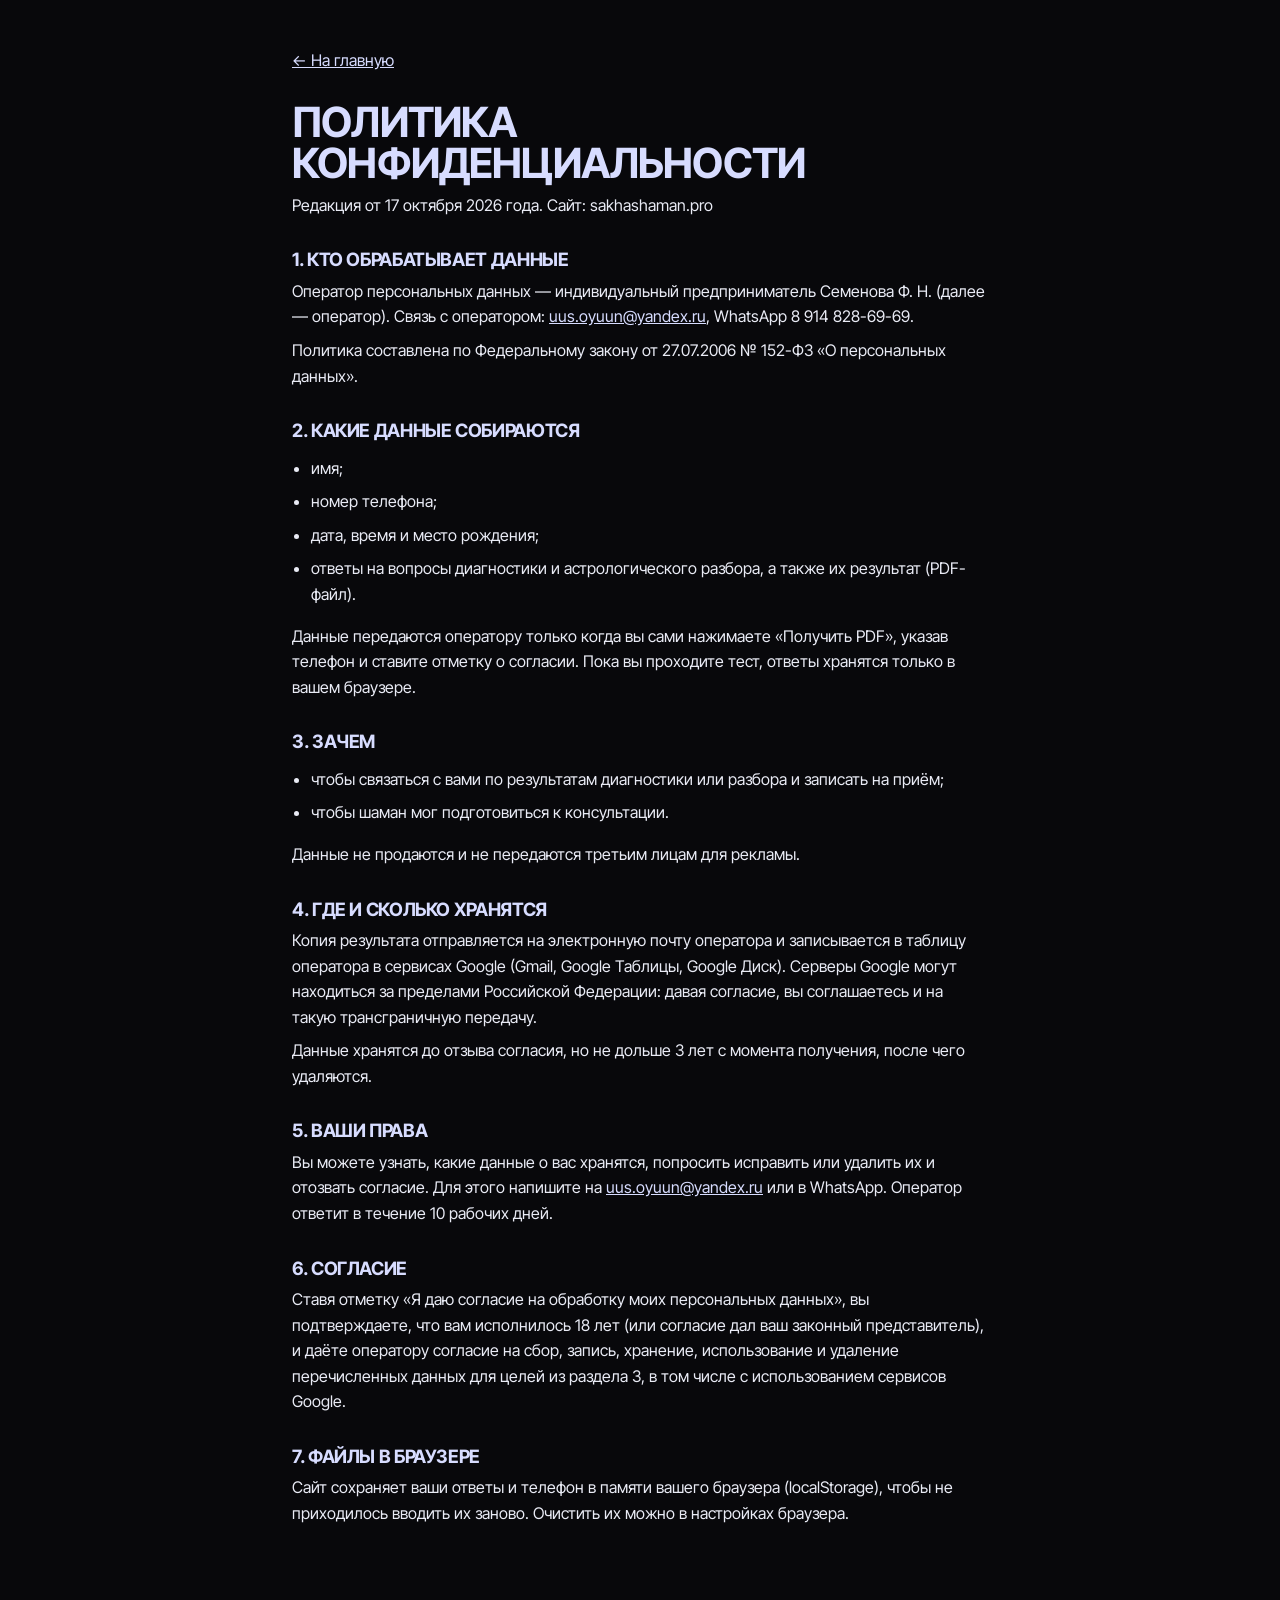
==== privacy.html @ d016dfbf "Phone and consent before PDF, copy to owner via Google Apps Script, privacy policy Co-Authored-By: C" ====
<!doctype html>
<html lang="ru">
<head>
  <meta charset="utf-8">
  <meta name="viewport" content="width=device-width, initial-scale=1">
  <title>Политика конфиденциальности | sakhashaman</title>
  <meta name="robots" content="noindex">
  <link rel="icon" href="favicon.svg" type="image/svg+xml">
  <link href="https://fonts.googleapis.com/css2?family=Inter+Tight:wght@400;700&display=swap" rel="stylesheet">
  <link rel="stylesheet" href="style.css">
  <style>
    .legal { max-width: 760px; padding-top: 48px; padding-bottom: 72px; }
    .legal h1 { font-size: clamp(1.8rem, 5vw, 2.6rem); margin-bottom: 8px; }
    .legal h2 { font-size: 1.15rem; margin: 32px 0 10px; }
    .legal p, .legal li { line-height: 1.6; margin-bottom: 8px; }
    .legal ul { padding-left: 1.2em; }
    .legal .back { display: inline-block; margin-bottom: 28px; }
  </style>
</head>
<body>
  <main class="container legal">
    <a class="back" href="index.html">← На главную</a>
    <h1>Политика конфиденциальности</h1>
    <p>Редакция от 17 октября 2026 года. Сайт: sakhashaman.pro</p>

    <h2>1. Кто обрабатывает данные</h2>
    <p>Оператор персональных данных — индивидуальный предприниматель Семенова Ф. Н. (далее — оператор). Связь с оператором: <a href="mailto:uus.oyuun@yandex.ru">uus.oyuun@yandex.ru</a>, WhatsApp 8 914 828-69-69.</p>
    <p>Политика составлена по Федеральному закону от 27.07.2006 № 152-ФЗ «О персональных данных».</p>

    <h2>2. Какие данные собираются</h2>
    <ul>
      <li>имя;</li>
      <li>номер телефона;</li>
      <li>дата, время и место рождения;</li>
      <li>ответы на вопросы диагностики и астрологического разбора, а также их результат (PDF-файл).</li>
    </ul>
    <p>Данные передаются оператору только когда вы сами нажимаете «Получить PDF», указав телефон и ставите отметку о согласии. Пока вы проходите тест, ответы хранятся только в вашем браузере.</p>

    <h2>3. Зачем</h2>
    <ul>
      <li>чтобы связаться с вами по результатам диагностики или разбора и записать на приём;</li>
      <li>чтобы шаман мог подготовиться к консультации.</li>
    </ul>
    <p>Данные не продаются и не передаются третьим лицам для рекламы.</p>

    <h2>4. Где и сколько хранятся</h2>
    <p>Копия результата отправляется на электронную почту оператора и записывается в таблицу оператора в сервисах Google (Gmail, Google Таблицы, Google Диск). Серверы Google могут находиться за пределами Российской Федерации: давая согласие, вы соглашаетесь и на такую трансграничную передачу.</p>
    <p>Данные хранятся до отзыва согласия, но не дольше 3 лет с момента получения, после чего удаляются.</p>

    <h2>5. Ваши права</h2>
    <p>Вы можете узнать, какие данные о вас хранятся, попросить исправить или удалить их и отозвать согласие. Для этого напишите на <a href="mailto:uus.oyuun@yandex.ru">uus.oyuun@yandex.ru</a> или в WhatsApp. Оператор ответит в течение 10 рабочих дней.</p>

    <h2>6. Согласие</h2>
    <p>Ставя отметку «Я даю согласие на обработку моих персональных данных», вы подтверждаете, что вам исполнилось 18 лет (или согласие дал ваш законный представитель), и даёте оператору согласие на сбор, запись, хранение, использование и удаление перечисленных данных для целей из раздела 3, в том числе с использованием сервисов Google.</p>

    <h2>7. Файлы в браузере</h2>
    <p>Сайт сохраняет ваши ответы и телефон в памяти вашего браузера (localStorage), чтобы не приходилось вводить их заново. Очистить их можно в настройках браузера.</p>
  </main>
</body>
</html>
---- style.css ----
/* Чёрный лист, холодные чёрно-синие фото, крупный гротеск заглавными,
   узкий шрифт с фотографией внутри букв, тонкие диагонали и бледно-зелёные отметки */
:root {
  color-scheme: dark;
  --ink: #08080b;
  --panel: #111117;
  --frost: #d7dcff;
  --text: #e9ebf5;
  --dim: #8d91a7;
  --moss: #a8f08c;
  --line: rgba(215, 220, 255, .28);
  --grotesk: 'Inter Tight', 'Helvetica Neue', Arial, sans-serif;
  --narrow: 'Oswald', 'Arial Narrow', Impact, sans-serif;
}

* { box-sizing: border-box; }
html { scroll-behavior: smooth; }
body {
  margin: 0;
  background: var(--ink);
  color: var(--text);
  font-family: var(--grotesk);
  font-size: 16px;
  line-height: 1.6;
  -webkit-font-smoothing: antialiased;
}
img, svg { max-width: 100%; }
a { color: var(--frost); }
h1, h2, h3 { font-family: var(--grotesk); font-weight: 700; line-height: 1; margin: 0 0 .5em; text-transform: uppercase; letter-spacing: -.02em; text-wrap: balance; }
h1 { font-size: clamp(2.6rem, 7vw, 5.6rem); color: var(--frost); }
h2 { font-size: clamp(1.8rem, 4vw, 3rem); color: var(--frost); }
h3 { font-size: 1.15rem; letter-spacing: 0; }
p { margin: 0 0 1em; }
a:focus-visible, button:focus-visible { outline: 2px solid var(--moss); outline-offset: 3px; }

.container { width: 100%; max-width: 1280px; margin: 0 auto; padding: 0 32px; }

/* Шапка */
.site-header {
  position: sticky; top: 0; z-index: 20;
  background: rgba(8, 8, 11, .9);
  backdrop-filter: blur(8px);
}
.header-inner { display: flex; align-items: center; justify-content: space-between; height: 64px; gap: 24px; }
.logo { color: var(--frost); text-decoration: none; font-weight: 800; text-transform: uppercase; letter-spacing: .04em; font-size: .9rem; white-space: nowrap; }
.nav { display: flex; gap: 26px; counter-reset: nav; }
.nav a {
  color: var(--dim); text-decoration: none; font-size: .7rem; font-weight: 700;
  text-transform: uppercase; letter-spacing: .08em; padding: 6px 0; white-space: nowrap;
  transition: color .2s;
}
.nav a:hover, .nav a[aria-current="page"] { color: var(--frost); }
.nav a[aria-current="page"]::before { content: '/ '; color: var(--moss); }
.menu-toggle { display: none; background: none; border: 0; padding: 10px; cursor: pointer; }
.menu-toggle span { display: block; width: 24px; height: 2px; margin: 5px 0; background: var(--frost); }

/* Кнопки */
.btn {
  display: inline-block; font-family: var(--grotesk); text-decoration: none; text-transform: uppercase;
  font-weight: 700; font-size: .78rem; letter-spacing: .1em; line-height: 1;
  padding: 16px 26px; border: 1px solid var(--frost); border-radius: 0; cursor: pointer;
  transition: background .2s, color .2s, border-color .2s;
}
.btn-primary { background: var(--frost); color: var(--ink); }
.btn-primary:hover { background: var(--moss); border-color: var(--moss); }
.btn-ghost { background: transparent; color: var(--frost); }
.btn-ghost:hover { border-color: var(--moss); color: var(--moss); }
.btn-lime { background: var(--moss); border-color: var(--moss); color: var(--ink); }
.btn-lime:hover { background: var(--frost); border-color: var(--frost); }
.btn-small { padding: 12px 18px; font-size: .7rem; background: transparent; color: var(--frost); }
.btn-small:hover { background: var(--frost); color: var(--ink); }

/* Первый экран: слово ОЙУУН с фотографией бубна внутри букв, подпись поверх */
.hero {
  position: relative; display: grid; grid-template-columns: minmax(0, 1fr) minmax(0, 1.05fr);
  gap: 32px; padding-top: 48px; padding-bottom: 72px; align-items: start;
}
.hero-title { font-size: clamp(2.3rem, 4.6vw, 4.7rem); line-height: .88; letter-spacing: -.035em; margin-bottom: .35em; }
.hero-name { font-size: .78rem; font-weight: 700; text-transform: uppercase; letter-spacing: .22em; color: var(--moss); margin-bottom: 32px; }
.hero-actions { display: flex; gap: 12px; flex-wrap: wrap; margin-bottom: 48px; }
.hero-note { max-width: 320px; margin-left: auto; text-align: right; font-size: .82rem; font-style: italic; color: var(--dim); }
.hero-word { position: relative; text-align: right; }
.photo-word {
  display: block; font-family: var(--narrow); font-weight: 700; text-transform: uppercase;
  font-size: clamp(5rem, 15.5vw, 15rem); line-height: .82; letter-spacing: -.01em;
  color: var(--frost);
  background: url("img/drum.jpg") center 62% / cover;
  -webkit-background-clip: text; background-clip: text; -webkit-text-fill-color: transparent;
  /* верхний отступ, чтобы дужка над Й не обрезалась */
  padding-top: .26em; padding-bottom: .5em;
  transform: scaleY(1.45); transform-origin: top right;
}
.hero-signature {
  position: absolute; right: -2%; bottom: -6%; width: 78%;
  filter: drop-shadow(0 2px 6px rgba(0, 0, 0, .9));
}
/* Биография — коллаж */
.bio {
  position: relative; display: grid; grid-template-columns: repeat(12, minmax(0, 1fr));
  grid-auto-rows: minmax(40px, auto); padding-top: 72px; padding-bottom: 96px; margin-bottom: 40px;
}
.mark { font-size: 2rem; color: var(--moss); margin: 0; line-height: 1; }
.bio-mark-top { grid-column: 1 / 4; grid-row: 1; }
.bio-mark-bottom { grid-column: 10 / 13; grid-row: 7; text-align: right; align-self: end; }
.bio-line { position: absolute; left: 5%; top: 130px; width: 88%; height: calc(100% - 230px); overflow: visible; pointer-events: none; z-index: 3; }
.bio-line line { stroke: var(--frost); stroke-width: 1; vector-effect: non-scaling-stroke; opacity: .7; }
.bio-quote { grid-column: 1 / 5; grid-row: 2; align-self: center; text-align: right; padding: 24px 24px 24px 0; font-size: .85rem; color: var(--dim); font-style: italic; }
.bio-photo { margin: 0; overflow: hidden; background: var(--panel); }
.bio-photo img { display: block; width: 100%; height: 100%; object-fit: cover; }
.bio-photo-a { grid-column: 5 / 9; grid-row: 2 / 6; z-index: 1; min-height: 560px; }
.bio-photo-a img { object-position: center 42%; }
.bio-photo-b { grid-column: 8 / 12; grid-row: 4 / 7; z-index: 2; margin-top: 60px; }
.bio-photo-b img { object-position: center 25%; }
.bio-bar {
  background: var(--ink); z-index: 4; margin: 0; padding: 18px 22px; font-size: clamp(1.3rem, 2.6vw, 2.2rem);
  line-height: .98; align-self: center;
}
.bio-bar em { font-style: normal; color: var(--moss); }
.bio-bar-a { grid-column: 8 / 13; grid-row: 2; text-align: left; }
.bio-bar-b { grid-column: 2 / 9; grid-row: 6; text-align: right; }
.bio-text {
  grid-column: 1 / 5; grid-row: 3 / 6; align-self: start; padding: 32px 28px 0 0; z-index: 4;
  font-size: .95rem; color: var(--text);
}

/* Карта — коллаж из двух старых карт */
.map {
  position: relative; display: grid; grid-template-columns: repeat(12, minmax(0, 1fr));
  grid-auto-rows: minmax(40px, auto); padding-top: 40px; padding-bottom: 96px;
}
.map-title {
  grid-column: 1 / 8; grid-row: 2; z-index: 3; align-self: end; margin: 0 0 -.12em;
  font-family: var(--narrow); font-size: clamp(4rem, 12vw, 11rem); line-height: .8;
}
.map-old { margin: 0; overflow: hidden; position: relative; }
.map-pan { width: 100%; height: 100%; }
.map-old img { display: block; width: 100%; height: 100%; object-fit: cover; }
.map-old-a { grid-column: 1 / 9; grid-row: 3 / 6; }
.map-old-b { grid-column: 6 / 13; grid-row: 4 / 7; margin-top: 80px; z-index: 2; outline: 12px solid var(--ink); }
.map-pin {
  position: absolute; left: 66.2%; top: 56.6%; width: 64px; height: 64px; margin: -32px 0 0 -32px;
  border: 1.5px solid var(--moss); border-radius: 50%;
  box-shadow: 0 0 40px 10px rgba(168, 240, 140, .35), inset 0 0 24px rgba(168, 240, 140, .4);
}
.map-pin::after { content: ''; position: absolute; inset: -1px; border: 1.5px solid var(--moss); border-radius: 50%; animation: map-pulse 2.6s ease-out infinite; }
/* Анимация карты: карты проявляются, затем медленно приближается Якутск */
.js .map-title { opacity: 0; transform: translateY(40px); transition: opacity .9s, transform .9s cubic-bezier(.2, .8, .2, 1); }
.js .map-old { clip-path: inset(0 100% 0 0); transition: clip-path 1.5s cubic-bezier(.7, 0, .2, 1); }
.js .map-old-b { clip-path: inset(0 0 0 100%); transition-delay: .5s; }
.js .map-pin { opacity: 0; transform: scale(.2); transition: opacity .6s 1.8s, transform .8s 1.8s cubic-bezier(.2, 1.4, .4, 1); }
.js .map-text { opacity: 0; transition: opacity 1s 1.2s; }
.js .map.is-in .map-title { opacity: 1; transform: none; }
.js .map.is-in .map-old { clip-path: inset(0 0 0 0); }
.js .map.is-in .map-pin, .js .map.is-in .map-text { opacity: 1; transform: none; }
.map.is-in .map-old-a .map-pan { animation: map-drift 22s ease-in-out 1.5s infinite alternate; }
.map.is-in .map-old-b .map-pan { transform-origin: 66.2% 56.6%; animation: map-zoom 14s ease-in-out 2s infinite alternate; }
@keyframes map-drift { to { transform: scale(1.08) translate(-2%, 1%); } }
@keyframes map-zoom { to { transform: scale(1.35); } }
@keyframes map-pulse { 0% { transform: scale(1); opacity: .9; } 100% { transform: scale(2.6); opacity: 0; } }
.map-text { grid-column: 1 / 6; grid-row: 6 / 8; padding: 40px 32px 0 0; }
.map-lead { color: var(--moss); text-transform: uppercase; letter-spacing: .14em; font-size: .78rem; font-weight: 700; }
.map-text p:not(.map-lead) { color: var(--dim); max-width: 360px; }
.map-text .btn { margin-top: 12px; }

/* Направления */
.section-title { font-size: .78rem; letter-spacing: .22em; color: var(--moss); margin-bottom: 24px; }
.service-list { list-style: none; margin: 0 0 96px; padding: 0; border-top: 1px solid var(--line); }
.service-list li { border-bottom: 1px solid var(--line); }
.service-list a {
  display: grid; grid-template-columns: 56px minmax(0, 1fr) minmax(0, 320px); align-items: baseline; gap: 16px;
  padding: 22px 0; text-decoration: none; color: var(--frost); transition: color .2s, padding .3s;
}
.service-list sup { font-size: .75rem; color: var(--dim); }
.service-name { font-size: clamp(1.6rem, 4.4vw, 3.6rem); font-weight: 300; line-height: 1; letter-spacing: -.03em; }
.service-desc { font-size: .85rem; color: var(--dim); text-align: right; }
.service-list a:hover { color: var(--moss); padding-left: 12px; }
.service-list a:hover sup { color: var(--moss); }

/* Тест — приглашение */
.quiz-teaser {
  display: grid; grid-template-columns: minmax(0, 1.2fr) minmax(0, 1fr); gap: 24px 48px; align-items: end;
  border-top: 1px solid var(--frost); padding: 40px 0 0; margin-bottom: 96px;
}
.quiz-teaser h2 { font-size: clamp(2.2rem, 5.6vw, 4.6rem); line-height: 1.02; margin: 0; }
.quiz-teaser p { color: var(--dim); max-width: 380px; }

/* Внутренние страницы */
.page { padding-top: 56px; padding-bottom: 96px; }
.eyebrow { font-size: 1.4rem; color: var(--moss); margin-bottom: .6em; }
.page h1 { font-size: clamp(2.6rem, 7.5vw, 6rem); line-height: .9; }
.page-lead { font-size: .8rem; font-weight: 700; text-transform: uppercase; letter-spacing: .18em; color: var(--dim); margin-bottom: 3em; }
.page-grid { display: grid; grid-template-columns: minmax(0, 1.3fr) minmax(0, 1fr); gap: 56px; align-items: start; }
.page-grid > div:first-child { max-width: 620px; }
.page h3 { margin-top: 2em; color: var(--frost); }
.list { padding: 0; margin: 0; list-style: none; border-top: 1px solid var(--line); }
.list li { padding: 12px 0 12px 28px; border-bottom: 1px solid var(--line); position: relative; }
.list li::before { content: '/'; position: absolute; left: 4px; color: var(--moss); }
.cta-box {
  border: 1px solid var(--frost); padding: 32px; display: flex; flex-direction: column; gap: 12px; align-items: flex-start;
}
.cta-box h3 { margin: 0; }
.cta-box p { color: var(--dim); margin: 0 0 6px; }
.cta-note { margin-top: 14px !important; }
.feature { border-top: 1px solid var(--frost); border-bottom: 1px solid var(--frost); padding: 40px 0; margin-bottom: 48px; }
.feature h2 { font-family: var(--narrow); font-size: clamp(3rem, 8vw, 6.5rem); transform: scaleY(1.2); transform-origin: bottom left; }
.feature p { max-width: 620px; color: var(--dim); }

.events { display: grid; gap: 0; margin-top: 40px; border-top: 1px solid var(--line); }
.event { display: grid; grid-template-columns: 200px minmax(0, 1fr); gap: 32px; padding: 32px 0; border-bottom: 1px solid var(--line); }
.event-date { display: flex; flex-direction: column; }
.event-day { font-family: var(--narrow); font-size: 3.2rem; color: var(--moss); line-height: 1; }
.event-month { color: var(--dim); font-size: .8rem; text-transform: uppercase; letter-spacing: .1em; margin-top: 8px; }
.event-body h3 { margin-top: 0; }
.event-body p { color: var(--dim); }

.products { display: grid; grid-template-columns: repeat(4, minmax(0, 1fr)); gap: 0; margin-top: 40px; border-left: 1px solid var(--line); border-top: 1px solid var(--line); }
.product { padding: 24px; display: flex; flex-direction: column; border-right: 1px solid var(--line); border-bottom: 1px solid var(--line); }
.product-img {
  aspect-ratio: 1; max-width: 100%; background: var(--panel); color: var(--frost);
  display: flex; align-items: center; justify-content: center; margin-bottom: 20px; overflow: hidden;
}
.product-img svg { width: 50%; height: 50%; }
.product-img img { width: 100%; height: 100%; object-fit: cover; }
.product h3 { font-size: 1rem; margin: 0 0 6px; }
.product p { color: var(--dim); font-size: .88rem; flex: 1; }
.product .btn { align-self: flex-start; }

.contacts { display: grid; grid-template-columns: repeat(3, minmax(0, 1fr)); border-top: 1px solid var(--frost); }
.contact { display: flex; flex-direction: column; gap: 10px; text-decoration: none; padding: 32px 24px 32px 0; border-bottom: 1px solid var(--line); }
.contact-label { font-size: .72rem; text-transform: uppercase; letter-spacing: .18em; color: var(--moss); font-weight: 700; }
.contact-value { font-size: clamp(1.3rem, 2.6vw, 2rem); font-weight: 300; color: var(--frost); word-break: break-word; letter-spacing: -.02em; }
.contact:hover .contact-value { color: var(--moss); }

/* Тест — окно */
button.btn { font-family: var(--grotesk); }
body.no-scroll { overflow: hidden; }
.quiz[hidden] { display: none; }
.quiz { position: fixed; inset: 0; z-index: 50; display: flex; align-items: center; justify-content: center; padding: 20px; }
.quiz-backdrop { position: absolute; inset: 0; background: rgba(4, 4, 6, .86); animation: quiz-fade .3s ease; }
.quiz-window {
  position: relative; width: 100%; max-width: 600px; max-height: calc(100vh - 40px); overflow-y: auto;
  background: var(--ink); border: 1px solid var(--frost); padding: 48px 40px 40px;
  animation: quiz-pop .45s cubic-bezier(.2, .9, .3, 1.15);
}
.quiz-close {
  position: absolute; top: 10px; right: 12px; width: 40px; height: 40px; border: 0;
  background: transparent; color: var(--dim); font-size: 1.8rem; line-height: 1; cursor: pointer;
}
.quiz-close:hover { color: var(--frost); }
.quiz-progress { display: flex; gap: 6px; margin-bottom: 32px; }
.quiz-progress span { flex: 1; height: 2px; background: var(--line); transition: background .3s; }
.quiz-progress span.done { background: var(--frost); }
.quiz-progress span.current { background: var(--moss); }
.quiz-card { animation: quiz-rise .45s cubic-bezier(.2, .9, .3, 1.1) both; }
.quiz-card.leaving { animation: quiz-leave .22s ease forwards; }
.quiz-count { font-size: 1.3rem; color: var(--moss); margin-bottom: .6em; }
.quiz-card h3 { font-size: clamp(1.4rem, 3.4vw, 2rem); line-height: 1.05; margin-bottom: 1em; color: var(--frost); }
.quiz-answers { display: grid; border-top: 1px solid var(--line); }
.quiz-answer {
  font: inherit; text-align: left; color: var(--text); cursor: pointer; background: transparent;
  border: 0; border-bottom: 1px solid var(--line); padding: 18px 4px; font-size: 1.05rem;
  transition: color .2s, padding .2s;
}
.quiz-answer:hover, .quiz-answer:focus-visible { color: var(--moss); padding-left: 14px; }
.quiz-result p { color: var(--dim); }
.quiz-sign { width: 56px; height: 56px; margin-bottom: 20px; border-radius: 50%; border: 1px solid var(--moss); position: relative; box-shadow: 0 0 40px rgba(168, 240, 140, .35); }
.quiz-sign::after { content: ''; position: absolute; inset: 16px; border-radius: 50%; background: var(--moss); }
.quiz-result.is-no .quiz-sign { border-color: var(--frost); box-shadow: none; }
.quiz-result.is-no .quiz-sign::after { background: transparent; border: 1px solid var(--frost); }
.quiz-actions { display: flex; gap: 10px; flex-wrap: wrap; margin-top: 8px; }
@keyframes quiz-fade { from { opacity: 0; } }
@keyframes quiz-pop { from { opacity: 0; transform: translateY(24px); } }
@keyframes quiz-rise { from { opacity: 0; transform: translateY(26px); } }
@keyframes quiz-leave { to { opacity: 0; transform: translateY(-18px); } }

/* Диагностика предназначения */
.diag-intro { max-width: 680px; color: var(--dim); margin-bottom: 40px; }
.diag { border-top: 1px solid var(--frost); padding-top: 40px; min-height: 420px; }
.diag-card { max-width: 860px; animation: quiz-rise .45s cubic-bezier(.2, .9, .3, 1.1) both; }
.diag-card.leaving { animation: quiz-leave .2s ease forwards; }
.diag-blocks { list-style: none; margin: 0 0 32px; padding: 0; display: flex; flex-wrap: wrap; gap: 8px 28px; }
.diag-blocks li { font-weight: 700; text-transform: uppercase; letter-spacing: .04em; font-size: .85rem; color: var(--frost); }
.diag-blocks sup { color: var(--moss); margin-right: 6px; font-weight: 400; }
.diag-form { display: grid; gap: 8px; max-width: 420px; }
.diag-form label { font-size: .72rem; font-weight: 700; text-transform: uppercase; letter-spacing: .16em; color: var(--moss); margin-top: 12px; }
.diag-form input {
  font: inherit; font-size: 1.1rem; color: var(--frost); background: transparent; color-scheme: dark;
  border: 0; border-bottom: 1px solid var(--line); padding: 10px 0; border-radius: 0;
}
.diag-form input:focus { outline: none; border-bottom-color: var(--moss); }
.diag-error { color: #ffb4a8; font-size: .85rem; margin: 8px 0 0; }
.diag-actions { display: flex; gap: 12px; flex-wrap: wrap; margin-top: 28px; }
.diag-progress { display: grid; grid-template-columns: repeat(5, minmax(0, 1fr)); gap: 6px; margin-bottom: 28px; }
.diag-progress span { height: 3px; background: var(--line); overflow: hidden; }
.diag-progress i { display: block; height: 100%; background: var(--moss); transition: width .4s; }
.diag-kicker { display: flex; justify-content: space-between; gap: 16px; flex-wrap: wrap; font-size: .75rem; font-weight: 700; text-transform: uppercase; letter-spacing: .14em; color: var(--dim); margin-bottom: 20px; }
.diag-kicker span:first-child { color: var(--moss); }
.diag-block-title { font-family: var(--narrow); font-size: clamp(3rem, 9vw, 6.5rem); line-height: .9; transform: scaleY(1.2); transform-origin: bottom left; margin: .3em 0 .2em; }
.diag-lead { color: var(--dim); font-size: 1.1rem; }
.diag-q { font-size: clamp(1.5rem, 3.6vw, 2.4rem); line-height: 1.05; margin-bottom: 28px; text-transform: none; letter-spacing: -.02em; }
.diag-answers { display: grid; border-top: 1px solid var(--line); }
.diag-answer {
  font: inherit; font-size: 1.05rem; text-align: left; color: var(--text); cursor: pointer;
  background: transparent; border: 0; border-bottom: 1px solid var(--line); padding: 18px 4px;
  transition: color .2s, padding .2s, background .2s;
}
.diag-answer:hover, .diag-answer:focus-visible { color: var(--moss); padding-left: 14px; }
.diag-answer.is-picked { color: var(--moss); }
.diag-answer.is-picked::before { content: '/ '; }
.diag-back { margin-top: 20px; font: inherit; font-size: .8rem; text-transform: uppercase; letter-spacing: .12em; font-weight: 700; color: var(--dim); background: none; border: 0; padding: 8px 0; cursor: pointer; }
.diag-back:hover { color: var(--frost); }
.diag-formula { font-size: clamp(1.7rem, 4vw, 3rem); line-height: 1; margin-bottom: 48px; }
.diag-formula em { font-style: normal; color: var(--moss); }
.diag-sec { border-top: 1px solid var(--line); padding: 32px 0; }
.diag-sec h4 { margin: 0 0 20px; font-size: .78rem; text-transform: uppercase; letter-spacing: .18em; color: var(--moss); }
.diag-sec h4 sup { margin-right: 8px; color: var(--dim); }
.diag-two { display: grid; grid-template-columns: minmax(0, 1.2fr) minmax(0, 1fr); gap: 32px 48px; }
.diag-two p { color: var(--text); }
.diag-big { font-size: clamp(1.8rem, 4vw, 2.8rem); font-weight: 700; text-transform: uppercase; letter-spacing: -.03em; line-height: 1; color: var(--frost) !important; margin-bottom: .4em; }
.diag-mid { font-size: 1.5rem; font-weight: 700; text-transform: uppercase; color: var(--frost) !important; margin-bottom: .3em; }
.diag-num { font-family: var(--narrow); font-size: 7rem; line-height: 1; color: var(--moss) !important; margin: 0; }
.diag-small { font-size: .72rem; font-weight: 700; text-transform: uppercase; letter-spacing: .14em; color: var(--dim) !important; margin-bottom: .6em; }
.diag-note { color: var(--dim) !important; font-size: .92rem; }
.diag-note b { color: var(--frost); }
.diag-list { margin: 0; padding-left: 20px; color: var(--text); }
.diag-list li { margin-bottom: 6px; }
.diag-bars { list-style: none; margin: 0; padding: 0; display: grid; gap: 12px; }
.diag-bars li { display: grid; grid-template-columns: 130px minmax(0, 1fr); align-items: center; gap: 12px; font-size: .85rem; color: var(--dim); }
.diag-bars li:first-child { color: var(--frost); font-weight: 700; }
.diag-bars b { height: 6px; background: var(--line); display: block; }
.diag-bars i { display: block; height: 100%; background: var(--frost); }
.diag-bars li:first-child i { background: var(--moss); }
.diag-axes { list-style: none; margin: 0; padding: 0; display: grid; grid-template-columns: repeat(2, minmax(0, 1fr)); gap: 28px 48px; }
.diag-axis-labels { display: flex; justify-content: space-between; gap: 12px; font-size: .78rem; font-weight: 700; text-transform: uppercase; letter-spacing: .06em; color: var(--dim); }
.diag-axis-labels .is-on { color: var(--moss); }
.diag-axis { position: relative; height: 2px; background: var(--line); margin: 12px 0 14px; }
.diag-axis i { position: absolute; top: 50%; width: 14px; height: 14px; margin: -7px 0 0 -7px; border-radius: 50%; background: var(--moss); box-shadow: 0 0 16px rgba(168, 240, 140, .5); }
.diag-axes p { color: var(--dim); font-size: .9rem; margin: 0; }
.diag-cta { border-top: 1px solid var(--frost); padding-top: 32px; }
.diag-cta > p:first-child { font-size: 1.1rem; max-width: 600px; }
.diag-cta .diag-small { margin-top: 24px; text-transform: none; letter-spacing: 0; font-weight: 400; font-size: .85rem; }
@media (max-width: 900px) {
  .diag-two, .diag-axes { grid-template-columns: 1fr; }
}
@media (max-width: 560px) {
  .diag-bars li { grid-template-columns: 110px minmax(0, 1fr); }
  .diag-num { font-size: 5rem; }
}

/* Астрологический разбор */
.astro-intro { max-width: 720px; color: var(--dim); margin-bottom: 40px; }
.astro-includes { list-style: none; padding: 0; margin: 20px 0; display: grid; gap: 8px; color: var(--text); }
.astro-includes sup { color: var(--moss); margin-right: 8px; }
.astro-gender { border: 0; padding: 0; margin: 12px 0 0; display: flex; gap: 24px; flex-wrap: wrap; }
.astro-gender legend { font-size: .72rem; font-weight: 700; text-transform: uppercase; letter-spacing: .16em; color: var(--moss); margin-bottom: 8px; padding: 0; }
.astro-gender label, .astro-check { display: flex; align-items: center; gap: 8px; color: var(--text) !important; text-transform: none !important; letter-spacing: 0 !important; font-size: .95rem !important; font-weight: 400 !important; margin: 0 !important; }
.astro-form input[type="radio"], .astro-form input[type="checkbox"] { accent-color: var(--moss); width: 18px; height: 18px; }
.astro-form input:disabled { opacity: .35; }
.astro-city { position: relative; }
.astro-city input { width: 100%; }
.astro-suggest { position: absolute; z-index: 5; left: 0; right: 0; top: 100%; list-style: none; margin: 0; padding: 0; background: var(--panel); border: 1px solid var(--line); max-height: 300px; overflow-y: auto; }
.astro-suggest button { display: flex; justify-content: space-between; gap: 12px; width: 100%; text-align: left; background: none; border: 0; border-bottom: 1px solid var(--line); color: var(--text); font: inherit; padding: 12px 14px; cursor: pointer; }
.astro-suggest button:hover, .astro-suggest button:focus-visible { color: var(--moss); }
.astro-suggest span { color: var(--dim); font-size: .8rem; }
.astro-hint { font-size: .8rem; color: var(--dim); margin: 4px 0 0; }
.astro-summary { list-style: none; margin: 0; padding: 0; display: grid; gap: 14px; max-width: 900px; }
.astro-summary li { padding-left: 18px; border-left: 2px solid var(--moss); }
.astro-summary b { color: var(--frost); }
.astro-summary em { font-style: normal; color: var(--moss); }
.astro-b5 { list-style: none; margin: 0; padding: 0; display: grid; gap: 16px; }
.astro-b5 li { display: grid; grid-template-columns: 150px minmax(0, 1fr); gap: 4px 12px; align-items: center; font-size: .85rem; }
.astro-b5 span { color: var(--frost); font-weight: 700; }
.astro-b5 b { height: 6px; background: var(--line); display: block; }
.astro-b5 i { display: block; height: 100%; background: var(--moss); }
.astro-b5 p { grid-column: 1 / -1; margin: 0; color: var(--dim); }
.astro-jobs { margin: 0; padding-left: 20px; display: grid; gap: 10px; }
.astro-jobs b { display: block; color: var(--frost); }
.astro-jobs span { font-size: .78rem; color: var(--dim); }
.astro-points { list-style: none; padding: 0; margin: 0; display: grid; gap: 12px; }
.astro-points b { color: var(--frost); }
.astro-wheel { width: 100%; max-width: 420px; display: block; margin: 0 auto 8px; }
.astro-wheel .w-ring { fill: none; stroke: var(--line); }
.astro-wheel .w-inner { fill: rgba(215, 220, 255, .02); }
.astro-wheel .w-tick { stroke: var(--line); }
.astro-wheel .w-sign { fill: var(--dim); font: 700 9px var(--grotesk); text-anchor: middle; dominant-baseline: middle; text-transform: uppercase; }
.astro-wheel .w-house { stroke: rgba(215, 220, 255, .18); }
.astro-wheel .w-angle { stroke: var(--frost); stroke-width: 1.5; }
.astro-wheel .w-num { fill: var(--dim); font: 8px var(--grotesk); text-anchor: middle; dominant-baseline: middle; }
.astro-wheel .w-asp { stroke-width: 1; opacity: .7; }
.astro-wheel .w-good { stroke: var(--moss); }
.astro-wheel .w-hard { stroke: #ff9c8a; }
.astro-wheel .w-planet { fill: var(--frost); font: 15px 'Segoe UI Symbol', 'Noto Sans Symbols', 'DejaVu Sans', sans-serif; text-anchor: middle; dominant-baseline: middle; }
.astro-table-wrap { overflow-x: auto; }
.astro-table { width: 100%; border-collapse: collapse; font-size: .85rem; font-variant-numeric: tabular-nums; }
.astro-table th { text-align: left; font-size: .68rem; text-transform: uppercase; letter-spacing: .12em; color: var(--moss); padding: 8px 10px 8px 0; border-bottom: 1px solid var(--frost); }
.astro-table td { padding: 8px 10px 8px 0; border-bottom: 1px solid var(--line); color: var(--text); white-space: nowrap; }
.astro-timeline { list-style: none; margin: 0; padding: 0; border-top: 1px solid var(--line); }
.astro-timeline li { display: grid; grid-template-columns: 170px 200px minmax(0, 1fr); gap: 4px 20px; padding: 14px 0 14px 14px; border-bottom: 1px solid var(--line); border-left: 3px solid transparent; }
.astro-timeline span { color: var(--dim); font-size: .82rem; font-variant-numeric: tabular-nums; }
.astro-timeline b { color: var(--frost); }
.astro-timeline p { margin: 0; color: var(--dim); font-size: .88rem; }
.astro-timeline li.is-now { background: rgba(168, 240, 140, .06); }
.astro-timeline li.is-now span { color: var(--moss); font-weight: 700; }
.astro-timeline li.rgood { border-left-color: var(--moss); }
.astro-timeline li.rhard { border-left-color: #ff9c8a; }
.astro-timeline li.rmid { border-left-color: var(--line); }
.astro-periods li { grid-template-columns: 220px minmax(0, 1fr); }
.astro-periods p { grid-column: 2; }
.astro-pillars { display: grid; grid-template-columns: repeat(4, minmax(0, 1fr)); gap: 1px; background: var(--line); border: 1px solid var(--line); max-width: 640px; }
.astro-pillars > div { background: var(--ink); padding: 16px 12px; text-align: center; display: grid; gap: 4px; }
.astro-pillars span { font-size: .68rem; text-transform: uppercase; letter-spacing: .14em; color: var(--moss); font-weight: 700; }
.astro-pillars b { font-size: 2.2rem; color: var(--frost); font-weight: 400; letter-spacing: .05em; }
.astro-pillars em { font-style: normal; font-size: .78rem; color: var(--dim); }
.astro-pillars .is-empty b { color: var(--line); }
.astro-years { display: flex; flex-wrap: wrap; gap: 8px; }
.astro-years span { display: grid; padding: 10px 14px; border: 1px solid var(--line); font-size: .78rem; color: var(--dim); }
.astro-years b { color: var(--frost); font-size: 1rem; }
.astro-years i { font-style: normal; font-size: .68rem; color: var(--moss); text-transform: uppercase; letter-spacing: .06em; margin-top: 2px; }
.astro-timeline em { font-style: normal; color: var(--moss); }
.astro-years .rgood { border-color: var(--moss); }
.astro-years .rgood b { color: var(--moss); }
.astro-years .rhard { border-color: rgba(255, 156, 138, .5); }
.astro-acg { display: grid; grid-template-columns: repeat(2, minmax(0, 1fr)); gap: 28px 48px; }
.astro-acg ol { margin: 0; padding-left: 20px; display: grid; gap: 12px; }
.astro-acg b { color: var(--frost); }
.astro-acg li span { color: var(--dim); font-size: .8rem; }
.astro-acg li p { margin: 4px 0 0; color: var(--dim); font-size: .85rem; }
.astro-recs li { margin-bottom: 10px; }
.astro-locked { position: relative; max-height: 320px; overflow: hidden; filter: blur(4px); opacity: .5; pointer-events: none; user-select: none; }
.astro-gate { border: 1px solid var(--moss); padding: 32px; margin: 8px 0 32px; }
.astro-gate h4 { font-size: clamp(1.5rem, 3vw, 2.2rem); text-transform: uppercase; letter-spacing: -.02em; color: var(--frost); margin: 0 0 12px; }
.astro-gate > p:not(.diag-small) { color: var(--dim); max-width: 620px; }
.pdf-form { margin-top: 24px; display: grid; gap: 10px; max-width: 520px; }
.pdf-form > label:first-child { font-size: .72rem; font-weight: 700; text-transform: uppercase; letter-spacing: .16em; color: var(--moss); }
.pdf-form input[type=tel] { font: inherit; font-size: 1.05rem; color: var(--frost); background: transparent; border: 0; border-bottom: 1px solid var(--line); padding: 10px 0; }
.pdf-form input[type=tel]:focus { outline: none; border-bottom-color: var(--moss); }
.pdf-agree { display: flex; gap: 10px; align-items: flex-start; font-size: .9rem; line-height: 1.45; cursor: pointer; }
.pdf-agree input { margin-top: 3px; width: 18px; height: 18px; flex: none; accent-color: var(--moss); }
.pdf-agree a { color: inherit; text-decoration: underline; }
.pdf-form .btn { justify-self: start; }
.footer-legal { font-size: .8rem; opacity: .7; }
.footer-legal a { color: inherit; }
.astro-code { margin-top: 28px; display: grid; gap: 8px; max-width: 480px; }
.astro-code label { font-size: .72rem; font-weight: 700; text-transform: uppercase; letter-spacing: .16em; color: var(--moss); }
.astro-code div { display: flex; gap: 12px; }
.astro-code input { flex: 1; min-width: 0; font: inherit; font-size: 1.05rem; color: var(--frost); background: transparent; border: 0; border-bottom: 1px solid var(--line); padding: 10px 0; letter-spacing: .08em; text-transform: uppercase; }
.astro-code input:focus { outline: none; border-bottom-color: var(--moss); }
.astro-test { display: inline-block; background: var(--moss); color: var(--ink); font-size: .75rem; font-weight: 700; text-transform: uppercase; letter-spacing: .1em; padding: 8px 14px; margin-bottom: 20px; }
.astro-hooks { list-style: none; margin: 0; padding: 0; display: grid; gap: 12px; }
.astro-hooks li { padding-left: 26px; position: relative; }
.astro-hooks li::before { content: '/'; position: absolute; left: 0; top: 0; color: var(--moss); font-size: .9rem; }
.astro-hooks b { color: var(--frost); }
.astro-mask { color: var(--moss); letter-spacing: .08em; }
.astro-key { border-left: 2px solid var(--moss); padding: 4px 0 4px 18px; margin: 8px 0 24px; }
.astro-quote { font-size: 1.15rem; color: var(--frost); font-style: italic; }
.astro-textarea { width: 100%; font: inherit; font-size: 1.05rem; color: var(--frost); background: transparent; border: 1px solid var(--line); padding: 14px; border-radius: 0; resize: vertical; }
.astro-textarea:focus { outline: none; border-color: var(--moss); }
.astro-sr { position: absolute; width: 1px; height: 1px; overflow: hidden; clip: rect(0 0 0 0); }
.astro-final { font-size: clamp(1.2rem, 2.4vw, 1.6rem); line-height: 1.35; color: var(--frost); max-width: 900px; }
.astro-final em { font-style: normal; color: var(--moss); }
.astro-vedic { max-width: 760px; }
.astro-summary + p { margin-top: 24px; max-width: 900px; }
.astro-disclaimer { margin-top: 40px; padding-top: 20px; border-top: 1px solid var(--line); color: var(--dim); font-size: .85rem; font-style: italic; max-width: 760px; }
@media (max-width: 900px) {
  .astro-acg { grid-template-columns: 1fr; }
  .astro-timeline li, .astro-periods li { grid-template-columns: 1fr; }
  .astro-periods p { grid-column: 1; }
}
@media (max-width: 560px) {
  .astro-pillars b { font-size: 1.6rem; }
  .astro-pillars > div { padding: 12px 4px; }
  .astro-b5 li { grid-template-columns: 1fr; }
  .astro-gate { padding: 22px; }
  .astro-code div { flex-wrap: wrap; }
}

/* Подвал */
.site-footer { border-top: 1px solid var(--line); padding: 40px 0 32px; color: var(--dim); font-size: .85rem; }
.footer-inner { display: grid; grid-template-columns: minmax(0, 1fr) auto; gap: 16px 32px; align-items: end; }
.footer-name { margin: 0; font-weight: 800; text-transform: uppercase; letter-spacing: .04em; color: var(--frost); }
.footer-links { display: flex; gap: 24px; flex-wrap: wrap; }
.footer-links a { color: var(--frost); text-decoration: none; text-transform: uppercase; font-size: .72rem; font-weight: 700; letter-spacing: .1em; }
.footer-links a:hover { color: var(--moss); }
.footer-place { grid-column: 1 / -1; margin: 0; font-size: .75rem; }

/* Адаптивность */
@media (max-width: 1279px) {
  .menu-toggle { display: block; }
  .nav {
    display: none; position: absolute; top: 64px; left: 0; right: 0;
    flex-direction: column; gap: 0; padding: 8px 32px 24px;
    background: var(--ink); border-bottom: 1px solid var(--line);
  }
  .nav.open { display: flex; }
  .nav a { padding: 14px 0; font-size: .85rem; border-bottom: 1px solid var(--line); }
}
@media (max-width: 900px) {
  .hero { grid-template-columns: 1fr; padding-bottom: 24px; }
  .bio { padding-top: 32px; padding-bottom: 48px; margin-bottom: 0; }
  .bio-mark-bottom { display: none; }
  .map { padding-top: 16px; }
  .hero-word { order: -1; text-align: left; padding-top: 8px; }
  .photo-word { transform-origin: top left; font-size: 31vw; margin-bottom: 23vw; }
  .hero-signature { right: 0; bottom: -4%; width: 70%; }
  .hero-note { margin-left: 0; text-align: left; }
  .bio { display: flex; flex-direction: column; gap: 0; }
  .bio-line { display: none; }
  .bio-quote { text-align: left; padding: 24px 0; }
  .bio-photo-a, .bio-photo-b { margin: 0; aspect-ratio: 4 / 5; max-width: 100%; }
  .bio-photo-b { width: 70%; margin: -60px 0 0 auto; }
  .bio-bar { margin-top: -40px; padding: 16px 0; text-align: left; }
  .bio-bar-b { margin-top: -30px; }
  .bio-mark-bottom { text-align: left; margin-top: 32px; }
  .map { display: flex; flex-direction: column; }
  .map-title { margin-bottom: -.1em; }
  .map-old-a { aspect-ratio: 4 / 3; }
  .map-old-b { width: 88%; margin: -48px 0 0 auto; outline-width: 8px; }
  .map-text { padding: 8px 0 0; }
  .page-grid, .quiz-teaser { grid-template-columns: 1fr; }
  .service-list a { grid-template-columns: 40px minmax(0, 1fr); }
  .service-desc { grid-column: 2; text-align: left; }
  .products { grid-template-columns: repeat(2, minmax(0, 1fr)); }
  .contacts { grid-template-columns: 1fr; }
}
@media (max-width: 560px) {
  .container { padding-left: 16px; padding-right: 16px; }
  .nav { padding: 8px 16px 24px; }
  .products { grid-template-columns: 1fr; }
  .page h1 { font-size: clamp(1.9rem, 9vw, 3rem); hyphens: auto; overflow-wrap: break-word; }
  .product-img { aspect-ratio: 16 / 9; }
  .event { grid-template-columns: 1fr; gap: 12px; }
  .quiz-window { padding: 44px 20px 24px; }
  .footer-inner { grid-template-columns: 1fr; }
}
@media (prefers-reduced-motion: reduce) {
  html { scroll-behavior: auto; }
  * { transition: none !important; }
  .diag-card, .diag-card.leaving { animation: none; }
  .js .map-old, .js .map-title, .js .map-pin, .js .map-text { clip-path: none; opacity: 1; transform: none; }
  .map-pin::after, .map.is-in .map-pan, .quiz-backdrop, .quiz-window, .quiz-card, .quiz-card.leaving { animation: none; }
}
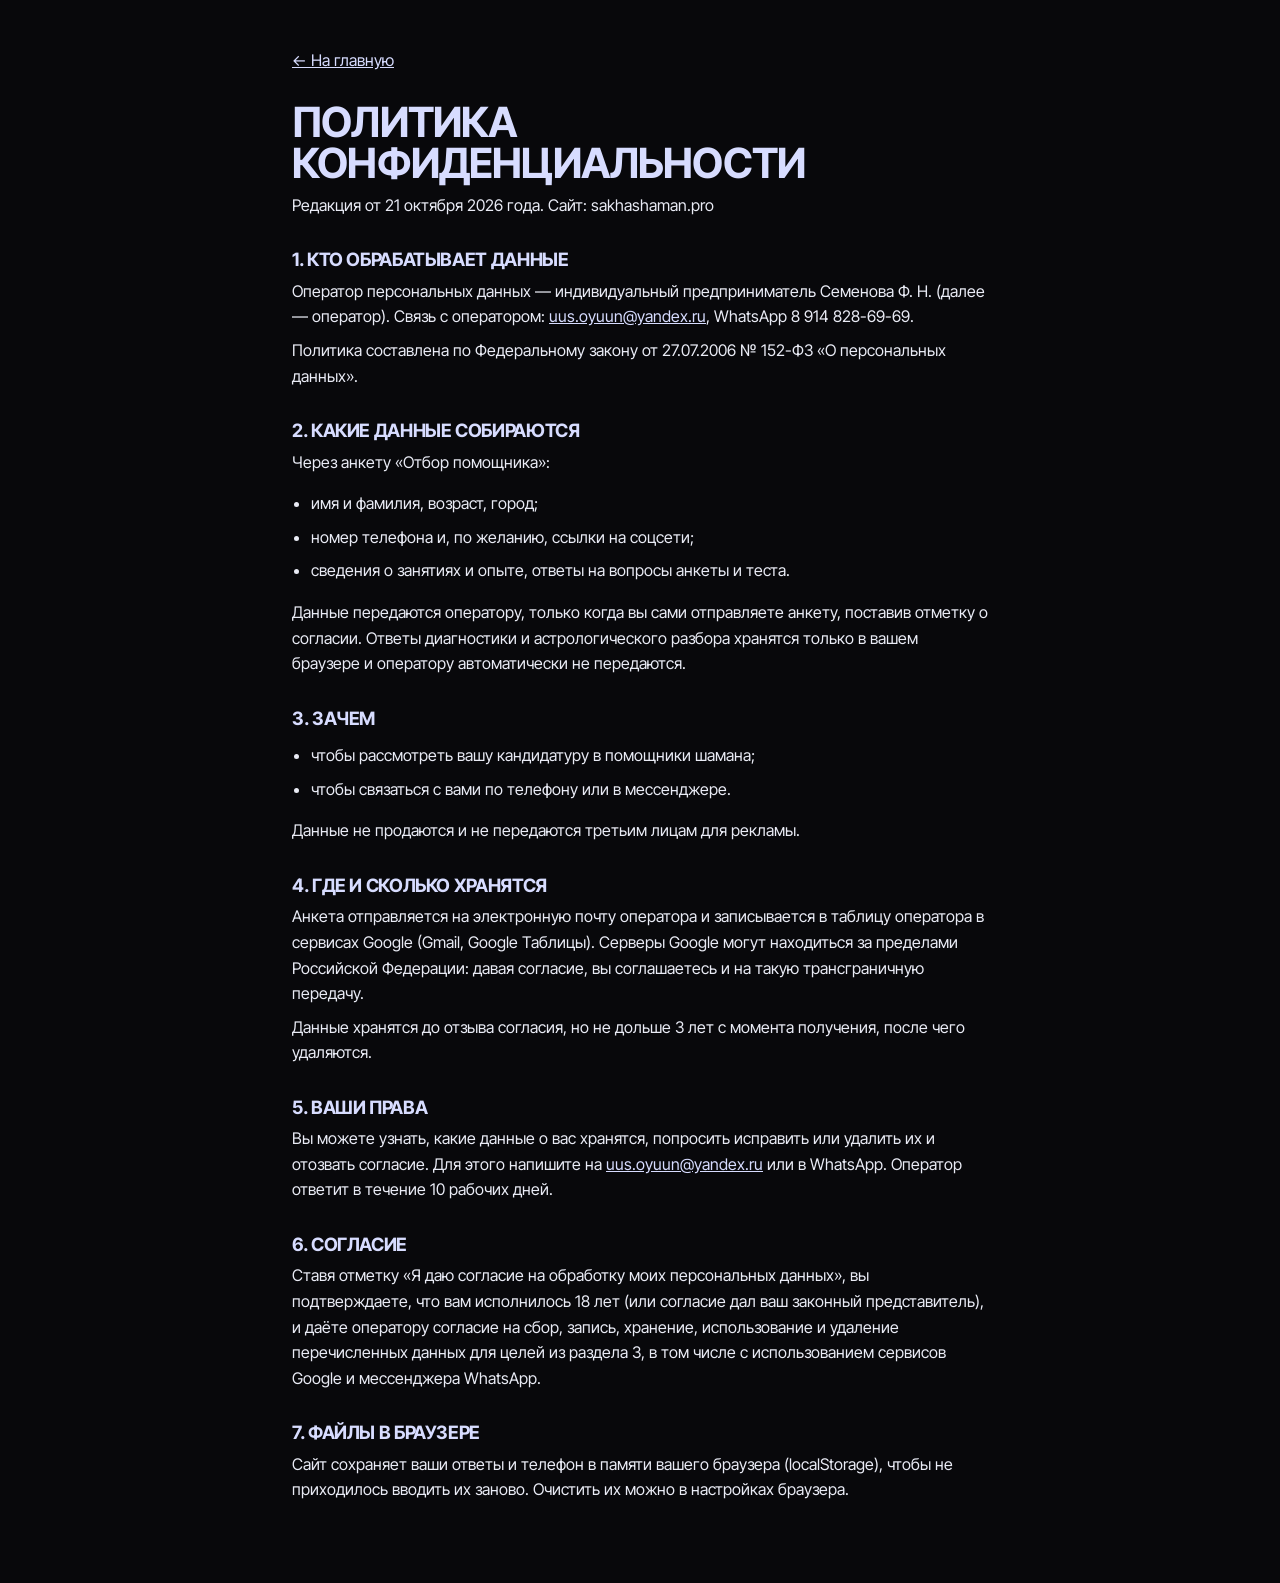
==== commit f24ba67b: "New tab «Отбор помощника»: questionnaire with ego test, sent to Google (Apps Script) or WhatsApp; pr" ====
--- a/privacy.html
+++ b/privacy.html
@@ -21,37 +21,37 @@
   <main class="container legal">
     <a class="back" href="index.html">← На главную</a>
     <h1>Политика конфиденциальности</h1>
-    <p>Редакция от 17 октября 2026 года. Сайт: sakhashaman.pro</p>
+    <p>Редакция от 21 октября 2026 года. Сайт: sakhashaman.pro</p>
 
     <h2>1. Кто обрабатывает данные</h2>
     <p>Оператор персональных данных — индивидуальный предприниматель Семенова Ф. Н. (далее — оператор). Связь с оператором: <a href="mailto:uus.oyuun@yandex.ru">uus.oyuun@yandex.ru</a>, WhatsApp 8 914 828-69-69.</p>
     <p>Политика составлена по Федеральному закону от 27.07.2006 № 152-ФЗ «О персональных данных».</p>
 
     <h2>2. Какие данные собираются</h2>
+    <p>Через анкету «Отбор помощника»:</p>
     <ul>
-      <li>имя;</li>
-      <li>номер телефона;</li>
-      <li>дата, время и место рождения;</li>
-      <li>ответы на вопросы диагностики и астрологического разбора, а также их результат (PDF-файл).</li>
+      <li>имя и фамилия, возраст, город;</li>
+      <li>номер телефона и, по желанию, ссылки на соцсети;</li>
+      <li>сведения о занятиях и опыте, ответы на вопросы анкеты и теста.</li>
     </ul>
-    <p>Данные передаются оператору только когда вы сами нажимаете «Получить PDF», указав телефон и ставите отметку о согласии. Пока вы проходите тест, ответы хранятся только в вашем браузере.</p>
+    <p>Данные передаются оператору, только когда вы сами отправляете анкету, поставив отметку о согласии. Ответы диагностики и астрологического разбора хранятся только в вашем браузере и оператору автоматически не передаются.</p>
 
     <h2>3. Зачем</h2>
     <ul>
-      <li>чтобы связаться с вами по результатам диагностики или разбора и записать на приём;</li>
-      <li>чтобы шаман мог подготовиться к консультации.</li>
+      <li>чтобы рассмотреть вашу кандидатуру в помощники шамана;</li>
+      <li>чтобы связаться с вами по телефону или в мессенджере.</li>
     </ul>
     <p>Данные не продаются и не передаются третьим лицам для рекламы.</p>
 
     <h2>4. Где и сколько хранятся</h2>
-    <p>Копия результата отправляется на электронную почту оператора и записывается в таблицу оператора в сервисах Google (Gmail, Google Таблицы, Google Диск). Серверы Google могут находиться за пределами Российской Федерации: давая согласие, вы соглашаетесь и на такую трансграничную передачу.</p>
+    <p>Анкета отправляется на электронную почту оператора и записывается в таблицу оператора в сервисах Google (Gmail, Google Таблицы). Серверы Google могут находиться за пределами Российской Федерации: давая согласие, вы соглашаетесь и на такую трансграничную передачу.</p>
     <p>Данные хранятся до отзыва согласия, но не дольше 3 лет с момента получения, после чего удаляются.</p>
 
     <h2>5. Ваши права</h2>
     <p>Вы можете узнать, какие данные о вас хранятся, попросить исправить или удалить их и отозвать согласие. Для этого напишите на <a href="mailto:uus.oyuun@yandex.ru">uus.oyuun@yandex.ru</a> или в WhatsApp. Оператор ответит в течение 10 рабочих дней.</p>
 
     <h2>6. Согласие</h2>
-    <p>Ставя отметку «Я даю согласие на обработку моих персональных данных», вы подтверждаете, что вам исполнилось 18 лет (или согласие дал ваш законный представитель), и даёте оператору согласие на сбор, запись, хранение, использование и удаление перечисленных данных для целей из раздела 3, в том числе с использованием сервисов Google.</p>
+    <p>Ставя отметку «Я даю согласие на обработку моих персональных данных», вы подтверждаете, что вам исполнилось 18 лет (или согласие дал ваш законный представитель), и даёте оператору согласие на сбор, запись, хранение, использование и удаление перечисленных данных для целей из раздела 3, в том числе с использованием сервисов Google и мессенджера WhatsApp.</p>
 
     <h2>7. Файлы в браузере</h2>
     <p>Сайт сохраняет ваши ответы и телефон в памяти вашего браузера (localStorage), чтобы не приходилось вводить их заново. Очистить их можно в настройках браузера.</p>
--- a/style.css
+++ b/style.css
@@ -204,6 +204,8 @@
 .feature { border-top: 1px solid var(--frost); border-bottom: 1px solid var(--frost); padding: 40px 0; margin-bottom: 48px; }
 .feature h2 { font-family: var(--narrow); font-size: clamp(3rem, 8vw, 6.5rem); transform: scaleY(1.2); transform-origin: bottom left; }
 .feature p { max-width: 620px; color: var(--dim); }
+.feature .list { max-width: 620px; margin: 20px 0 28px; }
+.feature .eyebrow { color: var(--moss); }
 
 .events { display: grid; gap: 0; margin-top: 40px; border-top: 1px solid var(--line); }
 .event { display: grid; grid-template-columns: 200px minmax(0, 1fr); gap: 32px; padding: 32px 0; border-bottom: 1px solid var(--line); }
@@ -430,16 +432,6 @@
 .astro-gate { border: 1px solid var(--moss); padding: 32px; margin: 8px 0 32px; }
 .astro-gate h4 { font-size: clamp(1.5rem, 3vw, 2.2rem); text-transform: uppercase; letter-spacing: -.02em; color: var(--frost); margin: 0 0 12px; }
 .astro-gate > p:not(.diag-small) { color: var(--dim); max-width: 620px; }
-.pdf-form { margin-top: 24px; display: grid; gap: 10px; max-width: 520px; }
-.pdf-form > label:first-child { font-size: .72rem; font-weight: 700; text-transform: uppercase; letter-spacing: .16em; color: var(--moss); }
-.pdf-form input[type=tel] { font: inherit; font-size: 1.05rem; color: var(--frost); background: transparent; border: 0; border-bottom: 1px solid var(--line); padding: 10px 0; }
-.pdf-form input[type=tel]:focus { outline: none; border-bottom-color: var(--moss); }
-.pdf-agree { display: flex; gap: 10px; align-items: flex-start; font-size: .9rem; line-height: 1.45; cursor: pointer; }
-.pdf-agree input { margin-top: 3px; width: 18px; height: 18px; flex: none; accent-color: var(--moss); }
-.pdf-agree a { color: inherit; text-decoration: underline; }
-.pdf-form .btn { justify-self: start; }
-.footer-legal { font-size: .8rem; opacity: .7; }
-.footer-legal a { color: inherit; }
 .astro-code { margin-top: 28px; display: grid; gap: 8px; max-width: 480px; }
 .astro-code label { font-size: .72rem; font-weight: 700; text-transform: uppercase; letter-spacing: .16em; color: var(--moss); }
 .astro-code div { display: flex; gap: 12px; }
@@ -484,7 +476,7 @@
 .footer-place { grid-column: 1 / -1; margin: 0; font-size: .75rem; }
 
 /* Адаптивность */
-@media (max-width: 1279px) {
+@media (max-width: 1439px) {
   .menu-toggle { display: block; }
   .nav {
     display: none; position: absolute; top: 64px; left: 0; right: 0;
@@ -539,3 +531,38 @@
   .js .map-old, .js .map-title, .js .map-pin, .js .map-text { clip-path: none; opacity: 1; transform: none; }
   .map-pin::after, .map.is-in .map-pan, .quiz-backdrop, .quiz-window, .quiz-card, .quiz-card.leaving { animation: none; }
 }
+
+/* Анкета помощника */
+.hp-form { display: grid; gap: 8px; max-width: 760px; }
+.hp-sec { font-size: 1.3rem; text-transform: uppercase; letter-spacing: .02em; color: var(--frost); margin: 40px 0 4px; }
+.hp-sec:first-child { margin-top: 0; }
+.hp-sec sup { color: var(--moss); font-size: .7rem; margin-right: 8px; font-weight: 400; }
+.hp-lead { color: var(--dim); margin: 0 0 8px; }
+.hp-form > label { font-size: .72rem; font-weight: 700; text-transform: uppercase; letter-spacing: .16em; color: var(--moss); margin-top: 14px; }
+.hp-form input[type=text], .hp-form input[type=tel], .hp-form input[type=number] {
+  font: inherit; font-size: 1.05rem; color: var(--frost); background: transparent; color-scheme: dark;
+  border: 0; border-bottom: 1px solid var(--line); padding: 10px 0; border-radius: 0;
+}
+.hp-form textarea { font: inherit; font-size: 1rem; color: var(--frost); background: transparent; border: 1px solid var(--line); padding: 12px; border-radius: 0; resize: vertical; }
+.hp-form input:focus, .hp-form textarea:focus { outline: none; border-color: var(--moss); }
+.hp-choice, .hp-scale { border: 0; padding: 0; margin: 18px 0 0; min-width: 0; }
+.hp-choice legend, .hp-scale legend { color: var(--frost); font-weight: 500; margin-bottom: 10px; padding: 0; line-height: 1.4; }
+.hp-choice { display: flex; flex-wrap: wrap; gap: 8px; }
+.hp-choice legend { width: 100%; }
+.hp-scale div { display: grid; grid-template-columns: repeat(5, minmax(0, 1fr)); gap: 6px; }
+.hp-choice label, .hp-scale label { cursor: pointer; }
+.hp-choice input, .hp-scale input { position: absolute; opacity: 0; pointer-events: none; }
+.hp-choice span, .hp-scale span { display: block; border: 1px solid var(--line); padding: 9px 12px; font-size: .88rem; line-height: 1.3; color: var(--dim); transition: border-color .2s, color .2s, background .2s; }
+.hp-scale span { text-align: center; padding: 9px 4px; font-size: .78rem; height: 100%; }
+.hp-choice input:checked + span, .hp-scale input:checked + span { border-color: var(--moss); color: var(--ink); background: var(--moss); }
+.hp-choice input:focus-visible + span, .hp-scale input:focus-visible + span { outline: 2px solid var(--moss); outline-offset: 2px; }
+.hp-agree { display: flex; gap: 10px; align-items: flex-start; margin-top: 28px; font-size: .9rem; line-height: 1.45; cursor: pointer; }
+.hp-agree input { margin-top: 3px; width: 18px; height: 18px; flex: none; accent-color: var(--moss); }
+.hp-agree a { color: inherit; text-decoration: underline; }
+.hp-done p { max-width: 620px; }
+.footer-legal { font-size: .8rem; opacity: .7; }
+.footer-legal a { color: inherit; }
+@media (max-width: 600px) {
+  .hp-scale div { gap: 4px; }
+  .hp-scale span { font-size: .72rem; padding: 9px 2px; }
+}
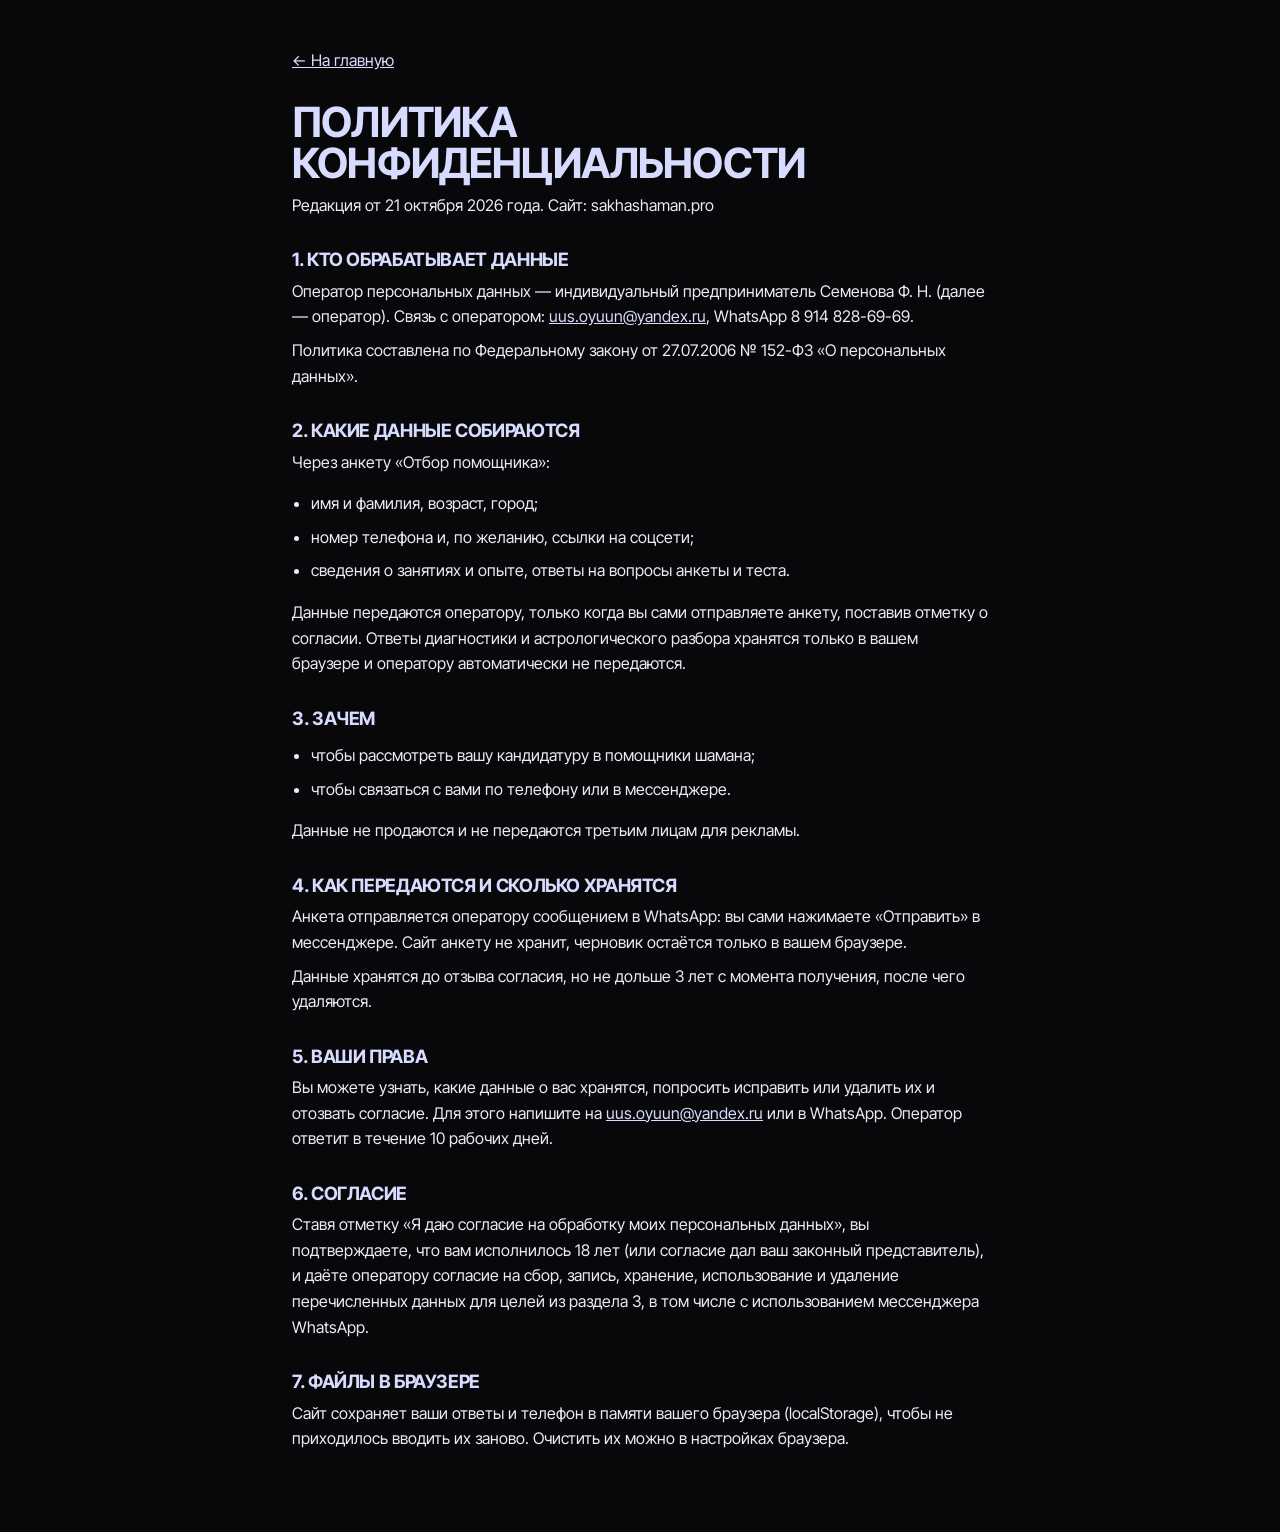
==== commit b161037a: "Helper questionnaire goes to WhatsApp (ego score hidden as «Код анкеты: Э<балл>»), privacy policy wi" ====
--- a/privacy.html
+++ b/privacy.html
@@ -43,15 +43,15 @@
     </ul>
     <p>Данные не продаются и не передаются третьим лицам для рекламы.</p>
 
-    <h2>4. Где и сколько хранятся</h2>
-    <p>Анкета отправляется на электронную почту оператора и записывается в таблицу оператора в сервисах Google (Gmail, Google Таблицы). Серверы Google могут находиться за пределами Российской Федерации: давая согласие, вы соглашаетесь и на такую трансграничную передачу.</p>
+    <h2>4. Как передаются и сколько хранятся</h2>
+    <p>Анкета отправляется оператору сообщением в WhatsApp: вы сами нажимаете «Отправить» в мессенджере. Сайт анкету не хранит, черновик остаётся только в вашем браузере.</p>
     <p>Данные хранятся до отзыва согласия, но не дольше 3 лет с момента получения, после чего удаляются.</p>
 
     <h2>5. Ваши права</h2>
     <p>Вы можете узнать, какие данные о вас хранятся, попросить исправить или удалить их и отозвать согласие. Для этого напишите на <a href="mailto:uus.oyuun@yandex.ru">uus.oyuun@yandex.ru</a> или в WhatsApp. Оператор ответит в течение 10 рабочих дней.</p>
 
     <h2>6. Согласие</h2>
-    <p>Ставя отметку «Я даю согласие на обработку моих персональных данных», вы подтверждаете, что вам исполнилось 18 лет (или согласие дал ваш законный представитель), и даёте оператору согласие на сбор, запись, хранение, использование и удаление перечисленных данных для целей из раздела 3, в том числе с использованием сервисов Google и мессенджера WhatsApp.</p>
+    <p>Ставя отметку «Я даю согласие на обработку моих персональных данных», вы подтверждаете, что вам исполнилось 18 лет (или согласие дал ваш законный представитель), и даёте оператору согласие на сбор, запись, хранение, использование и удаление перечисленных данных для целей из раздела 3, в том числе с использованием мессенджера WhatsApp.</p>
 
     <h2>7. Файлы в браузере</h2>
     <p>Сайт сохраняет ваши ответы и телефон в памяти вашего браузера (localStorage), чтобы не приходилось вводить их заново. Очистить их можно в настройках браузера.</p>
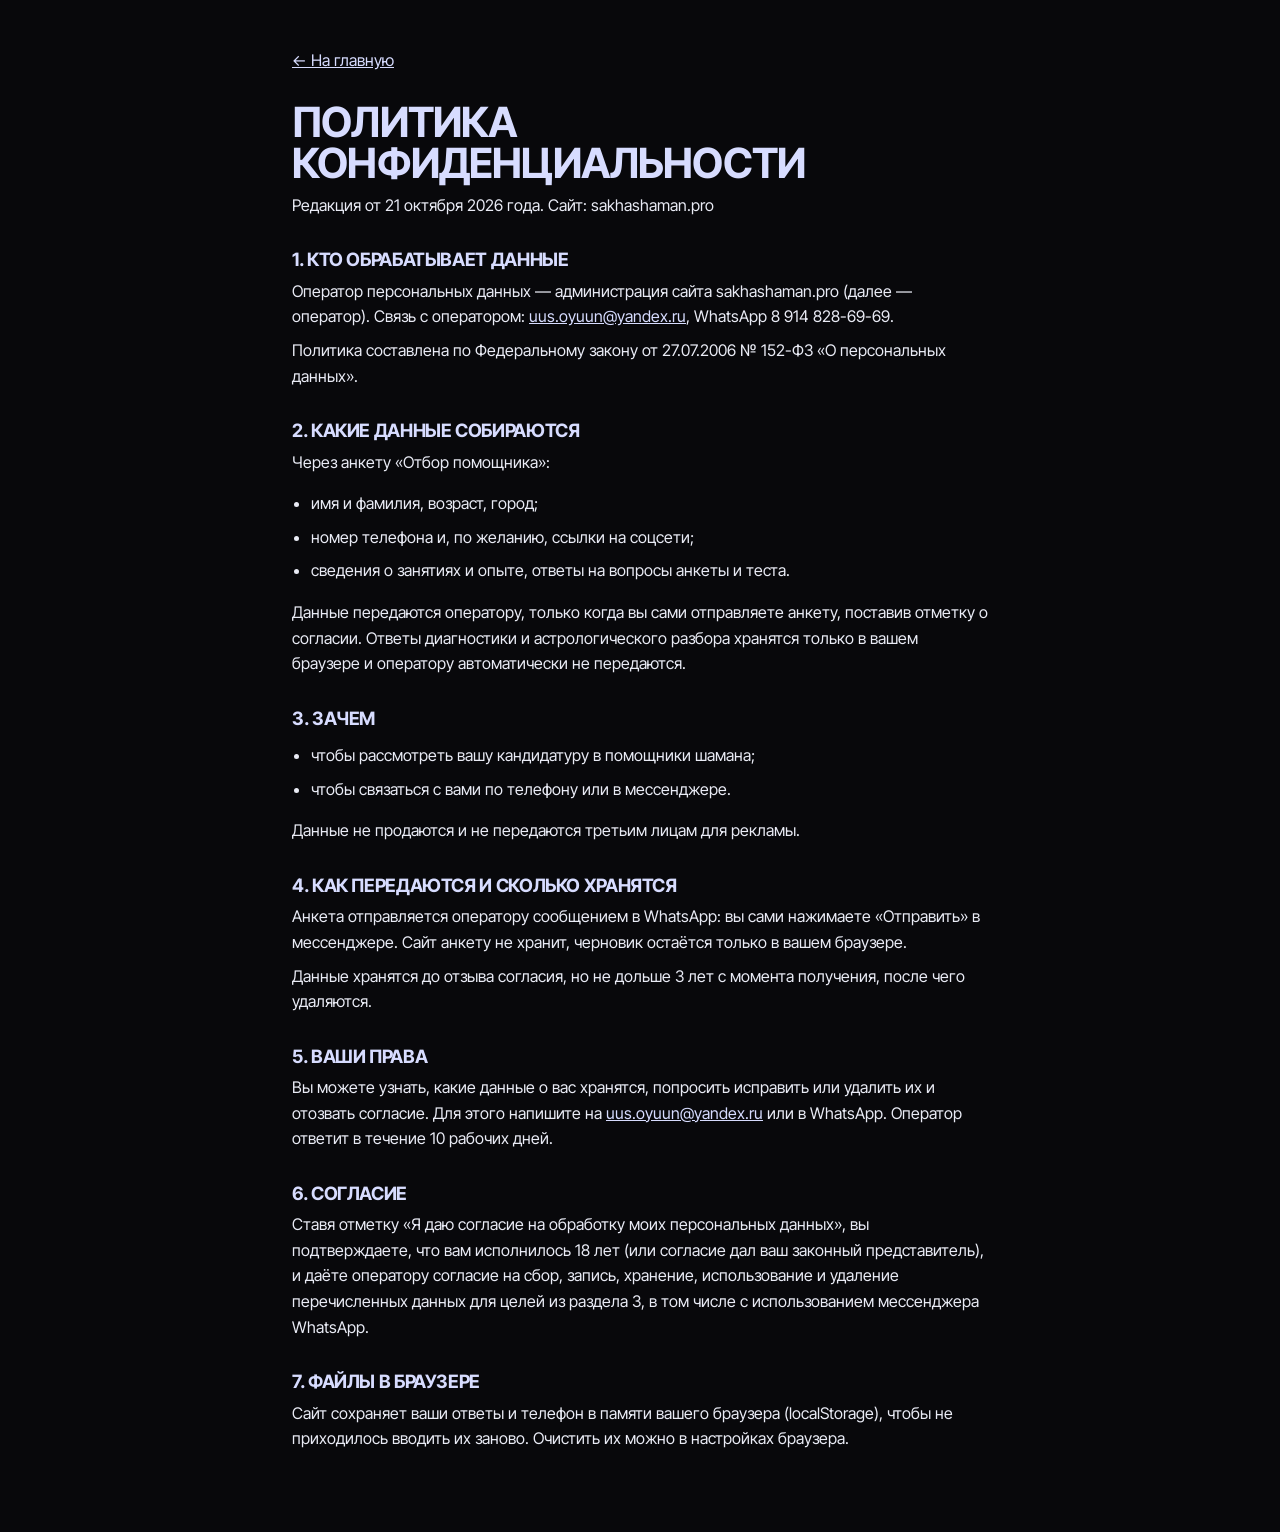
==== commit e820727c: "Remove sole proprietor details from the site for now Co-Authored-By: Claude Opus 5.5 <noreply@anthro" ====
--- a/privacy.html
+++ b/privacy.html
@@ -24,7 +24,7 @@
     <p>Редакция от 21 октября 2026 года. Сайт: sakhashaman.pro</p>
 
     <h2>1. Кто обрабатывает данные</h2>
-    <p>Оператор персональных данных — индивидуальный предприниматель Семенова Ф. Н. (далее — оператор). Связь с оператором: <a href="mailto:uus.oyuun@yandex.ru">uus.oyuun@yandex.ru</a>, WhatsApp 8 914 828-69-69.</p>
+    <p>Оператор персональных данных — администрация сайта sakhashaman.pro (далее — оператор). Связь с оператором: <a href="mailto:uus.oyuun@yandex.ru">uus.oyuun@yandex.ru</a>, WhatsApp 8 914 828-69-69.</p>
     <p>Политика составлена по Федеральному закону от 27.07.2006 № 152-ФЗ «О персональных данных».</p>
 
     <h2>2. Какие данные собираются</h2>
--- a/style.css
+++ b/style.css
@@ -43,7 +43,7 @@
 }
 .header-inner { display: flex; align-items: center; justify-content: space-between; height: 64px; gap: 24px; }
 .logo { color: var(--frost); text-decoration: none; font-weight: 800; text-transform: uppercase; letter-spacing: .04em; font-size: .9rem; white-space: nowrap; }
-.nav { display: flex; gap: 26px; counter-reset: nav; }
+.nav { display: flex; gap: 20px; counter-reset: nav; }
 .nav a {
   color: var(--dim); text-decoration: none; font-size: .7rem; font-weight: 700;
   text-transform: uppercase; letter-spacing: .08em; padding: 6px 0; white-space: nowrap;
@@ -476,12 +476,13 @@
 .footer-place { grid-column: 1 / -1; margin: 0; font-size: .75rem; }
 
 /* Адаптивность */
-@media (max-width: 1439px) {
+@media (max-width: 1499px) {
   .menu-toggle { display: block; }
   .nav {
     display: none; position: absolute; top: 64px; left: 0; right: 0;
     flex-direction: column; gap: 0; padding: 8px 32px 24px;
     background: var(--ink); border-bottom: 1px solid var(--line);
+    max-height: calc(100vh - 64px); max-height: calc(100dvh - 64px); overflow-y: auto; overscroll-behavior: contain;
   }
   .nav.open { display: flex; }
   .nav a { padding: 14px 0; font-size: .85rem; border-bottom: 1px solid var(--line); }
@@ -566,3 +567,18 @@
   .hp-scale div { gap: 4px; }
   .hp-scale span { font-size: .72rem; padding: 9px 2px; }
 }
+
+/* Обряд с афишей */
+.feature-poster { display: grid; grid-template-columns: minmax(0, 380px) minmax(0, 1fr); gap: 48px; align-items: start; }
+.feature-poster h2 { margin-bottom: .4em; }
+.poster { margin: 0; position: sticky; top: 88px; }
+.poster img { display: block; width: 100%; height: auto; }
+.sah { margin-top: 40px; padding-top: 28px; border-top: 1px solid var(--line); }
+.sah h3 { font-size: 1.3rem; text-transform: uppercase; color: var(--frost); margin: 0 0 12px; }
+.sah p { color: var(--dim); }
+.sah b { color: var(--frost); }
+.sah a { color: var(--moss); }
+@media (max-width: 860px) {
+  .feature-poster { grid-template-columns: 1fr; gap: 28px; }
+  .poster { position: static; max-width: 420px; }
+}
